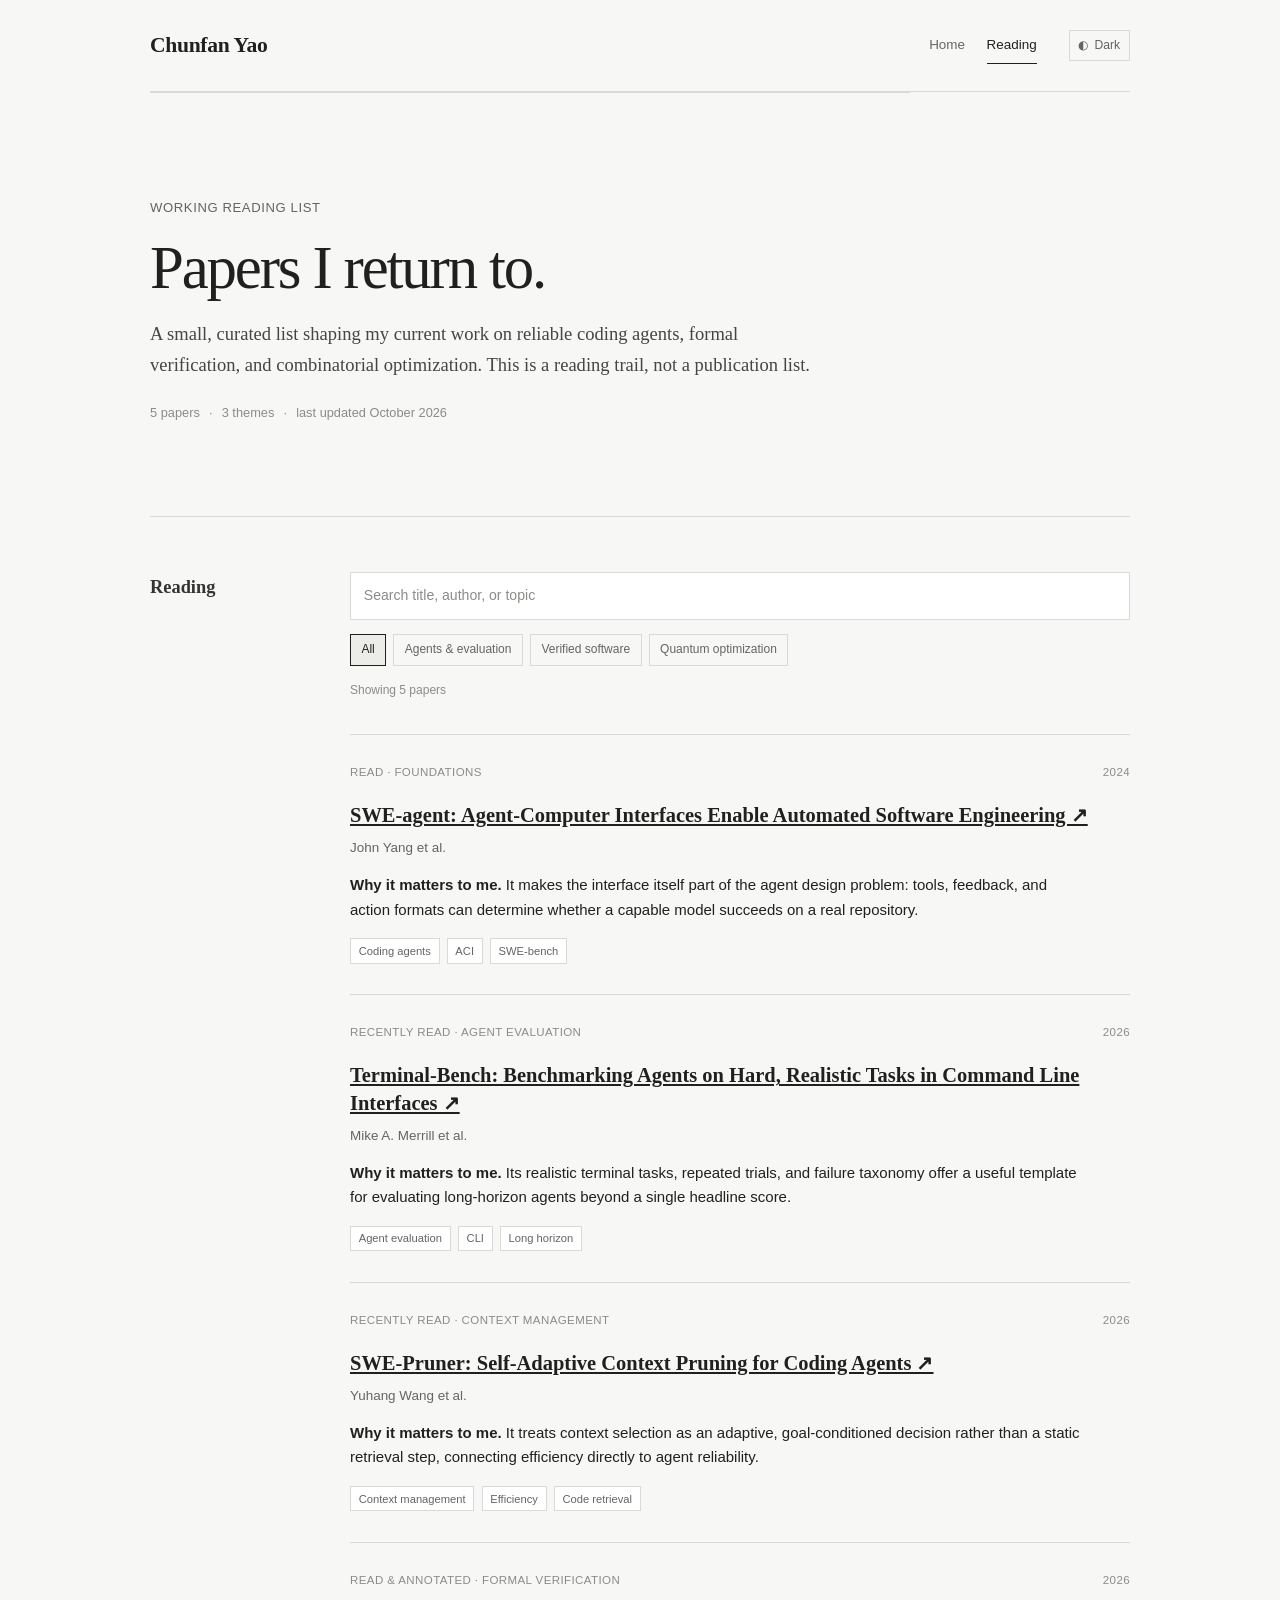
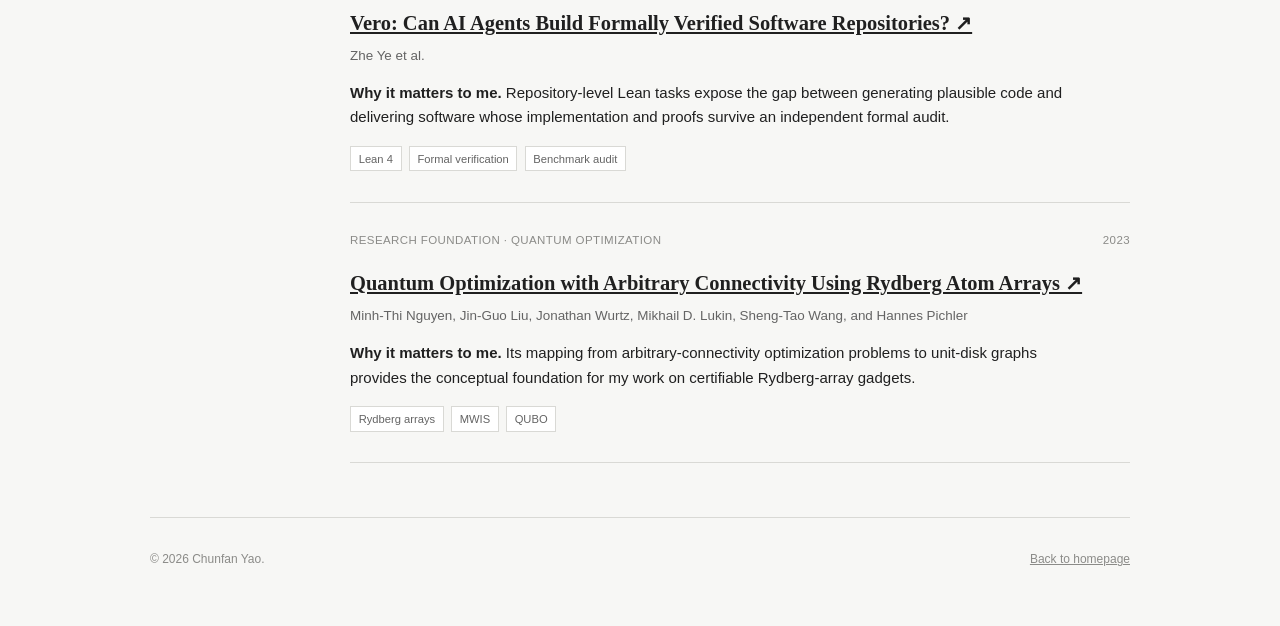
==== reading/index.html @ 58fdb931 "Add curated reading page" ====
<!doctype html>
<html lang="en">
<head>
  <meta charset="utf-8">
  <meta name="viewport" content="width=device-width, initial-scale=1">
  <meta name="description" content="A curated reading list on coding agents, formal verification, and quantum optimization by Chunfan Yao.">
  <meta name="theme-color" content="#f7f7f5">
  <title>Reading — Chunfan Yao</title>
  <link rel="stylesheet" href="../style.css">
</head>
<body>
  <a class="skip-link" href="#main">Skip to content</a>

  <div class="page reading-page" id="top">
    <header class="masthead">
      <a class="identity" href="../" aria-label="Chunfan Yao, home">
        <span class="name">Chunfan Yao</span>
      </a>

      <nav aria-label="Reading navigation">
        <a href="../">Home</a>
        <a href="#papers" aria-current="page">Reading</a>
      </nav>
      <button class="theme-toggle" type="button" aria-label="Switch to dark theme" aria-pressed="false">
        <span aria-hidden="true">◐</span><span class="theme-label">Dark</span>
      </button>
    </header>

    <main id="main">
      <section class="reading-intro">
        <p class="role">Working reading list</p>
        <h1>Papers I return to.</h1>
        <p class="lede">A small, curated list shaping my current work on reliable coding agents, formal verification, and combinatorial optimization. This is a reading trail, not a publication list.</p>
        <p class="reading-summary">5 papers <span aria-hidden="true">·</span> 3 themes <span aria-hidden="true">·</span> last updated October 2026</p>
      </section>

      <section class="reading-library" id="papers" aria-labelledby="papers-title">
        <div class="section-label"><h2 id="papers-title">Reading</h2></div>
        <div class="section-content">
          <div class="reading-controls">
            <label class="paper-search">
              <span class="sr-only">Search papers</span>
              <input id="paper-search" type="search" placeholder="Search title, author, or topic" autocomplete="off">
            </label>
            <div class="reading-filters" aria-label="Filter papers by topic">
              <button type="button" data-paper-filter="all" aria-pressed="true">All</button>
              <button type="button" data-paper-filter="agents" aria-pressed="false">Agents &amp; evaluation</button>
              <button type="button" data-paper-filter="verification" aria-pressed="false">Verified software</button>
              <button type="button" data-paper-filter="quantum" aria-pressed="false">Quantum optimization</button>
            </div>
            <p class="result-count" id="paper-count" aria-live="polite">Showing 5 papers</p>
          </div>

          <div class="paper-list" id="paper-list">
            <article class="paper-item" data-paper-category="agents">
              <div class="paper-topline">
                <p class="paper-status">Read · Foundations</p>
                <time datetime="2024">2024</time>
              </div>
              <h3><a href="https://arxiv.org/abs/2405.15793" target="_blank" rel="noopener">SWE-agent: Agent-Computer Interfaces Enable Automated Software Engineering ↗</a></h3>
              <p class="paper-authors">John Yang et al.</p>
              <p class="paper-note"><strong>Why it matters to me.</strong> It makes the interface itself part of the agent design problem: tools, feedback, and action formats can determine whether a capable model succeeds on a real repository.</p>
              <ul class="tags" aria-label="Topics"><li>Coding agents</li><li>ACI</li><li>SWE-bench</li></ul>
            </article>

            <article class="paper-item" data-paper-category="agents">
              <div class="paper-topline">
                <p class="paper-status">Recently read · Agent evaluation</p>
                <time datetime="2026">2026</time>
              </div>
              <h3><a href="https://arxiv.org/abs/2601.11868" target="_blank" rel="noopener">Terminal-Bench: Benchmarking Agents on Hard, Realistic Tasks in Command Line Interfaces ↗</a></h3>
              <p class="paper-authors">Mike A. Merrill et al.</p>
              <p class="paper-note"><strong>Why it matters to me.</strong> Its realistic terminal tasks, repeated trials, and failure taxonomy offer a useful template for evaluating long-horizon agents beyond a single headline score.</p>
              <ul class="tags" aria-label="Topics"><li>Agent evaluation</li><li>CLI</li><li>Long horizon</li></ul>
            </article>

            <article class="paper-item" data-paper-category="agents">
              <div class="paper-topline">
                <p class="paper-status">Recently read · Context management</p>
                <time datetime="2026">2026</time>
              </div>
              <h3><a href="https://arxiv.org/abs/2601.16746" target="_blank" rel="noopener">SWE-Pruner: Self-Adaptive Context Pruning for Coding Agents ↗</a></h3>
              <p class="paper-authors">Yuhang Wang et al.</p>
              <p class="paper-note"><strong>Why it matters to me.</strong> It treats context selection as an adaptive, goal-conditioned decision rather than a static retrieval step, connecting efficiency directly to agent reliability.</p>
              <ul class="tags" aria-label="Topics"><li>Context management</li><li>Efficiency</li><li>Code retrieval</li></ul>
            </article>

            <article class="paper-item" data-paper-category="verification">
              <div class="paper-topline">
                <p class="paper-status">Read &amp; annotated · Formal verification</p>
                <time datetime="2026">2026</time>
              </div>
              <h3><a href="https://arxiv.org/abs/2608.13522" target="_blank" rel="noopener">Vero: Can AI Agents Build Formally Verified Software Repositories? ↗</a></h3>
              <p class="paper-authors">Zhe Ye et al.</p>
              <p class="paper-note"><strong>Why it matters to me.</strong> Repository-level Lean tasks expose the gap between generating plausible code and delivering software whose implementation and proofs survive an independent formal audit.</p>
              <ul class="tags" aria-label="Topics"><li>Lean 4</li><li>Formal verification</li><li>Benchmark audit</li></ul>
            </article>

            <article class="paper-item" data-paper-category="quantum">
              <div class="paper-topline">
                <p class="paper-status">Research foundation · Quantum optimization</p>
                <time datetime="2023">2023</time>
              </div>
              <h3><a href="https://doi.org/10.1103/PRXQuantum.4.010316" target="_blank" rel="noopener">Quantum Optimization with Arbitrary Connectivity Using Rydberg Atom Arrays ↗</a></h3>
              <p class="paper-authors">Minh-Thi Nguyen, Jin-Guo Liu, Jonathan Wurtz, Mikhail D. Lukin, Sheng-Tao Wang, and Hannes Pichler</p>
              <p class="paper-note"><strong>Why it matters to me.</strong> Its mapping from arbitrary-connectivity optimization problems to unit-disk graphs provides the conceptual foundation for my work on certifiable Rydberg-array gadgets.</p>
              <ul class="tags" aria-label="Topics"><li>Rydberg arrays</li><li>MWIS</li><li>QUBO</li></ul>
            </article>
          </div>

          <p class="paper-empty" id="paper-empty" hidden>No papers match this search.</p>
        </div>
      </section>
    </main>

    <footer>
      <p>© 2026 Chunfan Yao.</p>
      <p><a href="../">Back to homepage</a></p>
    </footer>
  </div>
  <button class="back-to-top" type="button" aria-label="Back to top">↑</button>
  <script src="../script.js"></script>
  <script src="reading.js"></script>
</body>
</html>
---- style.css ----
:root {
  --paper: #f7f7f5;
  --surface: #ffffff;
  --ink: #202020;
  --muted: #646464;
  --faint: #8b8b88;
  --line: #d9d9d5;
  --link: #315e87;
  --accent: #ecece8;
  --width: 980px;
  --serif: Georgia, "Times New Roman", serif;
  --sans: Arial, "Helvetica Neue", Helvetica, sans-serif;
  color-scheme: light;
}

html[data-theme="dark"] {
  --paper: #181817;
  --surface: #222220;
  --ink: #eeeeea;
  --muted: #b4b4ae;
  --faint: #8f8f89;
  --line: #3b3b38;
  --link: #8db8dc;
  --accent: #272725;
  color-scheme: dark;
}

* { box-sizing: border-box; }

html {
  scroll-behavior: smooth;
  scroll-padding-top: 2rem;
}

body {
  margin: 0;
  color: var(--ink);
  background: var(--paper);
  font-family: var(--sans);
  font-size: 15px;
  line-height: 1.65;
  text-rendering: optimizeLegibility;
  transition: color .2s ease, background-color .2s ease;
}

a { color: inherit; }

.skip-link {
  position: fixed;
  top: -5rem;
  left: 1rem;
  z-index: 10;
  padding: .55rem .8rem;
  background: var(--ink);
  color: #fff;
}

.skip-link:focus { top: 1rem; }

.page {
  width: min(calc(100% - 3rem), var(--width));
  margin: 0 auto;
}

.masthead {
  display: flex;
  min-height: 92px;
  align-items: center;
  gap: 2rem;
  border-bottom: 1px solid var(--line);
}

.identity {
  display: inline-flex;
  align-items: baseline;
  gap: .6rem;
  text-decoration: none;
}

.name {
  font-family: var(--serif);
  font-size: 1.35rem;
  font-weight: 700;
  letter-spacing: -.015em;
}

nav {
  display: flex;
  flex-wrap: wrap;
  gap: 1.35rem;
  margin-left: auto;
}

nav a,
.links a,
.inline-link {
  color: var(--link);
  text-decoration: none;
}

nav a {
  position: relative;
  color: var(--muted);
  font-size: .84rem;
}

nav a::after {
  position: absolute;
  right: 0;
  bottom: -.45rem;
  left: 0;
  height: 1px;
  background: currentColor;
  content: "";
  opacity: 0;
  transform: scaleX(.25);
  transition: opacity .18s ease, transform .18s ease;
}

nav a.active {
  color: var(--ink);
}

nav a.active::after {
  opacity: 1;
  transform: scaleX(1);
}

nav a:hover,
.links a:hover,
.inline-link:hover {
  color: var(--ink);
  text-decoration: underline;
  text-underline-offset: .2em;
}

.theme-toggle,
.research-tools button,
.reading-filters button,
.back-to-top {
  border: 1px solid var(--line);
  color: var(--muted);
  background: transparent;
  font: inherit;
  cursor: pointer;
}

.theme-toggle {
  display: inline-flex;
  align-items: center;
  gap: .38rem;
  padding: .3rem .55rem;
  font-size: .76rem;
}

.theme-toggle:hover,
.research-tools button:hover,
.research-tools button[aria-pressed="true"],
.reading-filters button:hover,
.reading-filters button[aria-pressed="true"],
.back-to-top:hover {
  border-color: var(--ink);
  color: var(--ink);
}

.intro {
  display: grid;
  grid-template-columns: minmax(0, 1fr) 235px;
  gap: 4.5rem;
  padding: 5.5rem 0 4.5rem;
}

.intro-copy,
.section-content,
.entry-heading h3 {
  min-width: 0;
}

.role {
  margin: 0 0 1rem;
  color: var(--muted);
  font-size: .82rem;
  letter-spacing: .045em;
  text-transform: uppercase;
}

h1,
h2,
h3,
p { margin-top: 0; }

h1 {
  max-width: 710px;
  margin-bottom: 1.5rem;
  font-family: var(--serif);
  font-size: clamp(2.25rem, 5vw, 3.8rem);
  font-weight: 400;
  letter-spacing: -.035em;
  line-height: 1.1;
}

.lede {
  max-width: 680px;
  color: #454545;
  font-family: var(--serif);
  font-size: 1.16rem;
  line-height: 1.7;
}

html[data-theme="dark"] .lede,
html[data-theme="dark"] .details p,
html[data-theme="dark"] .section-label h2 {
  color: var(--ink);
}

.links {
  display: flex;
  gap: 1.15rem;
  margin-top: 1.8rem;
  font-size: .9rem;
}

.details {
  align-self: start;
  padding: 1.25rem 1.4rem;
  border-top: 3px solid var(--ink);
  background: var(--accent);
}

html[data-theme="dark"] .details div + div {
  border-color: var(--line);
}

.details div + div {
  margin-top: 1.15rem;
  padding-top: 1.15rem;
  border-top: 1px solid #d2d2cd;
}

.details h2 {
  margin-bottom: .25rem;
  font-size: .72rem;
  letter-spacing: .07em;
  text-transform: uppercase;
}

.details p {
  margin-bottom: 0;
  color: #52524f;
  font-size: .82rem;
  line-height: 1.55;
}

main > section:not(.intro) {
  display: grid;
  grid-template-columns: 160px minmax(0, 1fr);
  gap: 2.5rem;
  padding: 3.4rem 0;
  border-top: 1px solid var(--line);
}

.section-label h2 {
  position: sticky;
  top: 1.5rem;
  margin: 0;
  color: #333;
  font-family: var(--serif);
  font-size: 1.15rem;
  font-weight: 700;
}

.prose p {
  max-width: 700px;
  margin-bottom: 1rem;
}

.prose p:last-child { margin-bottom: 0; }

.news-list {
  margin: 0;
  padding: 0;
  list-style: none;
}

.news-list li {
  display: grid;
  grid-template-columns: 90px minmax(0, 1fr);
  gap: 1.25rem;
  padding: .55rem 0;
}

.news-list time {
  color: var(--faint);
  font-size: .8rem;
  font-variant-numeric: tabular-nums;
}

.research-tools {
  display: flex;
  flex-wrap: wrap;
  align-items: center;
  gap: .45rem;
  margin-bottom: 1rem;
}

.research-tools > span {
  margin-right: .2rem;
  color: var(--faint);
  font-size: .75rem;
  text-transform: uppercase;
  letter-spacing: .06em;
}

.research-tools button {
  padding: .28rem .65rem;
  font-size: .75rem;
}

.research-tools button[aria-pressed="true"] {
  background: var(--accent);
}

.entries { border-top: 1px solid var(--line); }

.entry {
  padding: 1.6rem 0 1.8rem;
  border-bottom: 1px solid var(--line);
}

.entry[hidden] { display: none; }

.entry-heading {
  display: flex;
  align-items: baseline;
  justify-content: space-between;
  gap: 1.5rem;
}

.entry h3 {
  margin-bottom: .35rem;
  font-family: var(--serif);
  font-size: 1.22rem;
  line-height: 1.35;
}

.entry-heading > span {
  flex: 0 0 auto;
  color: var(--faint);
  font-size: .78rem;
  font-variant-numeric: tabular-nums;
}

.meta {
  margin-bottom: .75rem;
  color: var(--muted);
  font-size: .84rem;
}

.entry p:not(.meta) {
  max-width: 720px;
  margin-bottom: .7rem;
}

.entry p:last-child { margin-bottom: 0; }

.tags {
  display: flex;
  flex-wrap: wrap;
  gap: .45rem;
  margin: 1rem 0 0;
  padding: 0;
  list-style: none;
}

.tags li {
  padding: .15rem .48rem;
  border: 1px solid var(--line);
  color: var(--muted);
  background: var(--surface);
  font-size: .7rem;
}

code {
  padding: .08rem .25rem;
  background: var(--accent);
  font-size: .88em;
}

footer {
  display: flex;
  justify-content: space-between;
  gap: 1rem;
  padding: 2rem 0 3.5rem;
  border-top: 1px solid var(--line);
  color: var(--faint);
  font-size: .75rem;
}

footer p { margin: 0; }

.back-to-top {
  position: fixed;
  right: 1.3rem;
  bottom: 1.3rem;
  display: grid;
  width: 2.35rem;
  height: 2.35rem;
  place-items: center;
  background: var(--paper);
  opacity: 0;
  pointer-events: none;
  transform: translateY(.5rem);
  transition: opacity .18s ease, transform .18s ease, color .18s ease, border-color .18s ease;
}

.back-to-top.visible {
  opacity: 1;
  pointer-events: auto;
  transform: translateY(0);
}

.sr-only {
  position: absolute;
  width: 1px;
  height: 1px;
  padding: 0;
  margin: -1px;
  overflow: hidden;
  clip: rect(0, 0, 0, 0);
  white-space: nowrap;
  border: 0;
}

main > section.reading-intro {
  display: block;
  max-width: 760px;
  padding: 6.5rem 0 5rem;
}

.reading-intro h1 {
  max-width: 680px;
  margin: .7rem 0 1rem;
}

.reading-intro .lede { max-width: 680px; }

.reading-summary {
  margin-top: 1.35rem;
  color: var(--faint);
  font-size: .8rem;
}

.reading-summary span { padding: 0 .35rem; }

.reading-library { border-top: 1px solid var(--line); }

.reading-controls {
  display: grid;
  gap: .9rem;
  margin-bottom: 1.35rem;
}

.paper-search input {
  width: 100%;
  padding: .72rem .8rem;
  border: 1px solid var(--line);
  border-radius: 0;
  color: var(--ink);
  background: var(--surface);
  font: inherit;
  font-size: .88rem;
}

.paper-search input::placeholder { color: var(--faint); }

.reading-filters {
  display: flex;
  flex-wrap: wrap;
  gap: .45rem;
}

.reading-filters button {
  padding: .32rem .65rem;
  font-size: .75rem;
}

.reading-filters button[aria-pressed="true"] { background: var(--accent); }

.result-count {
  color: var(--faint);
  font-size: .75rem;
}

.paper-list { border-top: 1px solid var(--line); }

.paper-item {
  padding: 1.75rem 0 1.9rem;
  border-bottom: 1px solid var(--line);
}

.paper-item[hidden] { display: none; }

.paper-topline {
  display: flex;
  align-items: baseline;
  justify-content: space-between;
  gap: 1rem;
  margin-bottom: .55rem;
}

.paper-status,
.paper-topline time {
  color: var(--faint);
  font-size: .72rem;
  letter-spacing: .035em;
  text-transform: uppercase;
}

.paper-item h3 {
  max-width: 760px;
  margin: 0 0 .45rem;
  font-family: var(--serif);
  font-size: 1.28rem;
  line-height: 1.35;
}

.paper-item h3 a { color: var(--ink); }
.paper-item h3 a:hover { color: var(--link); }

.paper-authors {
  margin-bottom: .85rem;
  color: var(--muted);
  font-size: .84rem;
}

.paper-note { max-width: 740px; }
.paper-note strong { font-weight: 700; }

.paper-empty {
  padding: 2rem 0;
  color: var(--muted);
}

:focus-visible {
  outline: 2px solid var(--link);
  outline-offset: 3px;
}

@media (max-width: 760px) {
  .page { width: min(calc(100% - 2rem), var(--width)); }

  .masthead {
    display: grid;
    grid-template-columns: 1fr auto;
    padding: 1.2rem 0 1rem;
  }

  nav {
    grid-column: 1 / -1;
    margin-left: 0;
    margin-top: .75rem;
    gap: .65rem 1rem;
  }

  .theme-toggle {
    align-self: center;
  }

  .intro {
    grid-template-columns: 1fr;
    gap: 2.5rem;
    padding: 3.8rem 0 3.4rem;
  }

  main > section.reading-intro { padding: 4rem 0 3.5rem; }

  .details { max-width: 420px; }

  main > section:not(.intro) {
    grid-template-columns: 1fr;
    gap: 1.4rem;
    padding: 2.8rem 0;
  }

  .section-label h2 { position: static; }

  .entry-heading { display: block; }

  .entry-heading > span {
    display: block;
    margin-bottom: .35rem;
  }

  footer { display: block; }
}

@media (prefers-reduced-motion: reduce) {
  html { scroll-behavior: auto; }
  *, *::before, *::after { transition-duration: .01ms !important; }
}
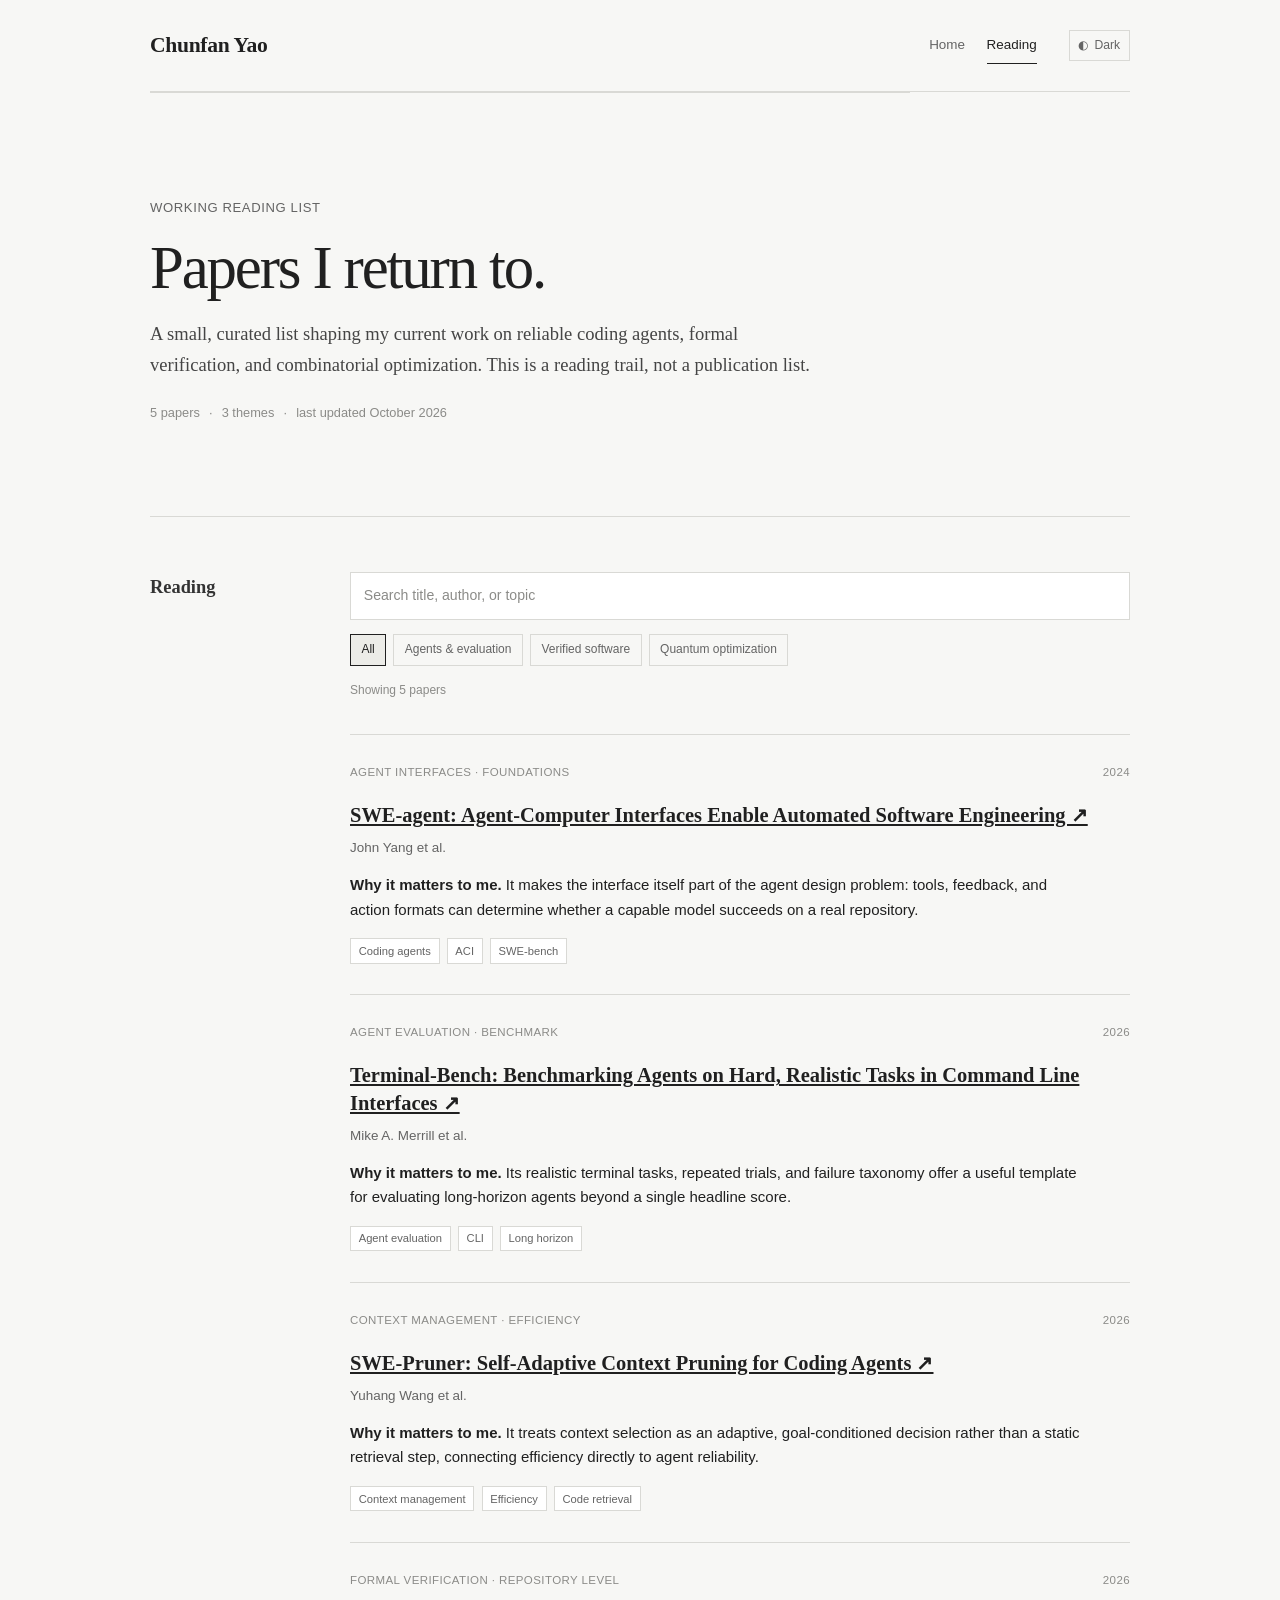
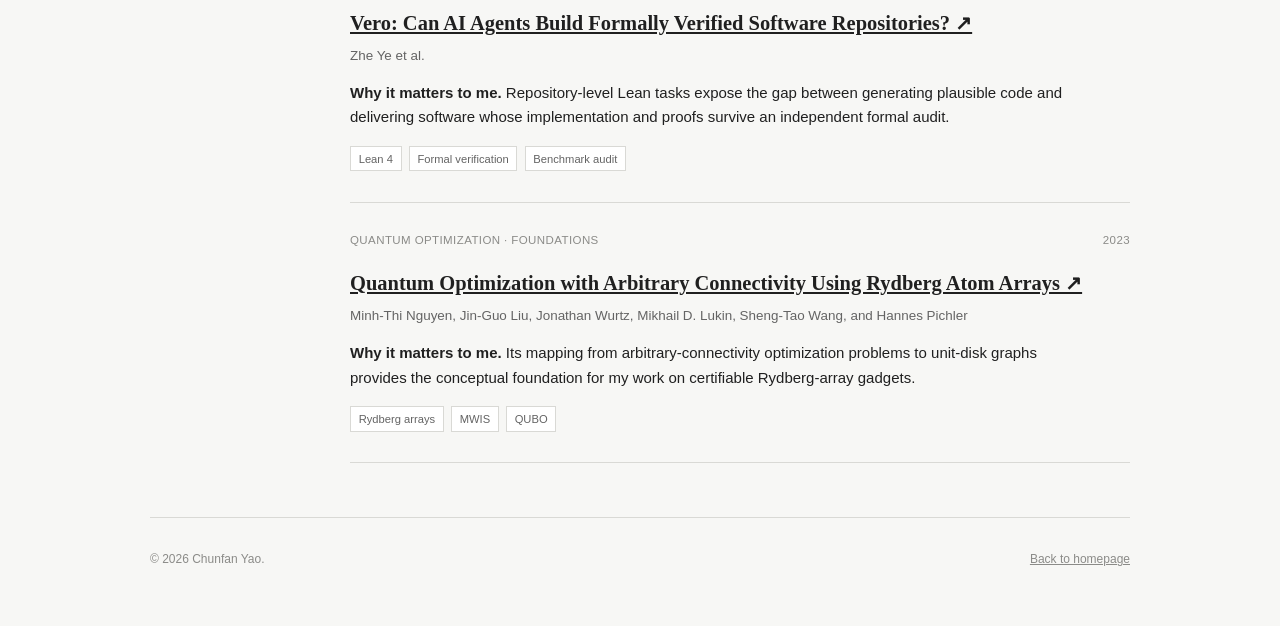
==== commit 32544629: "Use verified labels for reading list" ====
--- a/reading/index.html
+++ b/reading/index.html
@@ -54,7 +54,7 @@
           <div class="paper-list" id="paper-list">
             <article class="paper-item" data-paper-category="agents">
               <div class="paper-topline">
-                <p class="paper-status">Read · Foundations</p>
+                <p class="paper-status">Agent interfaces · Foundations</p>
                 <time datetime="2024">2024</time>
               </div>
               <h3><a href="https://arxiv.org/abs/2405.15793" target="_blank" rel="noopener">SWE-agent: Agent-Computer Interfaces Enable Automated Software Engineering ↗</a></h3>
@@ -65,7 +65,7 @@
 
             <article class="paper-item" data-paper-category="agents">
               <div class="paper-topline">
-                <p class="paper-status">Recently read · Agent evaluation</p>
+                <p class="paper-status">Agent evaluation · Benchmark</p>
                 <time datetime="2026">2026</time>
               </div>
               <h3><a href="https://arxiv.org/abs/2601.11868" target="_blank" rel="noopener">Terminal-Bench: Benchmarking Agents on Hard, Realistic Tasks in Command Line Interfaces ↗</a></h3>
@@ -76,7 +76,7 @@
 
             <article class="paper-item" data-paper-category="agents">
               <div class="paper-topline">
-                <p class="paper-status">Recently read · Context management</p>
+                <p class="paper-status">Context management · Efficiency</p>
                 <time datetime="2026">2026</time>
               </div>
               <h3><a href="https://arxiv.org/abs/2601.16746" target="_blank" rel="noopener">SWE-Pruner: Self-Adaptive Context Pruning for Coding Agents ↗</a></h3>
@@ -87,7 +87,7 @@
 
             <article class="paper-item" data-paper-category="verification">
               <div class="paper-topline">
-                <p class="paper-status">Read &amp; annotated · Formal verification</p>
+                <p class="paper-status">Formal verification · Repository level</p>
                 <time datetime="2026">2026</time>
               </div>
               <h3><a href="https://arxiv.org/abs/2608.13522" target="_blank" rel="noopener">Vero: Can AI Agents Build Formally Verified Software Repositories? ↗</a></h3>
@@ -98,7 +98,7 @@
 
             <article class="paper-item" data-paper-category="quantum">
               <div class="paper-topline">
-                <p class="paper-status">Research foundation · Quantum optimization</p>
+                <p class="paper-status">Quantum optimization · Foundations</p>
                 <time datetime="2023">2023</time>
               </div>
               <h3><a href="https://doi.org/10.1103/PRXQuantum.4.010316" target="_blank" rel="noopener">Quantum Optimization with Arbitrary Connectivity Using Rydberg Atom Arrays ↗</a></h3>
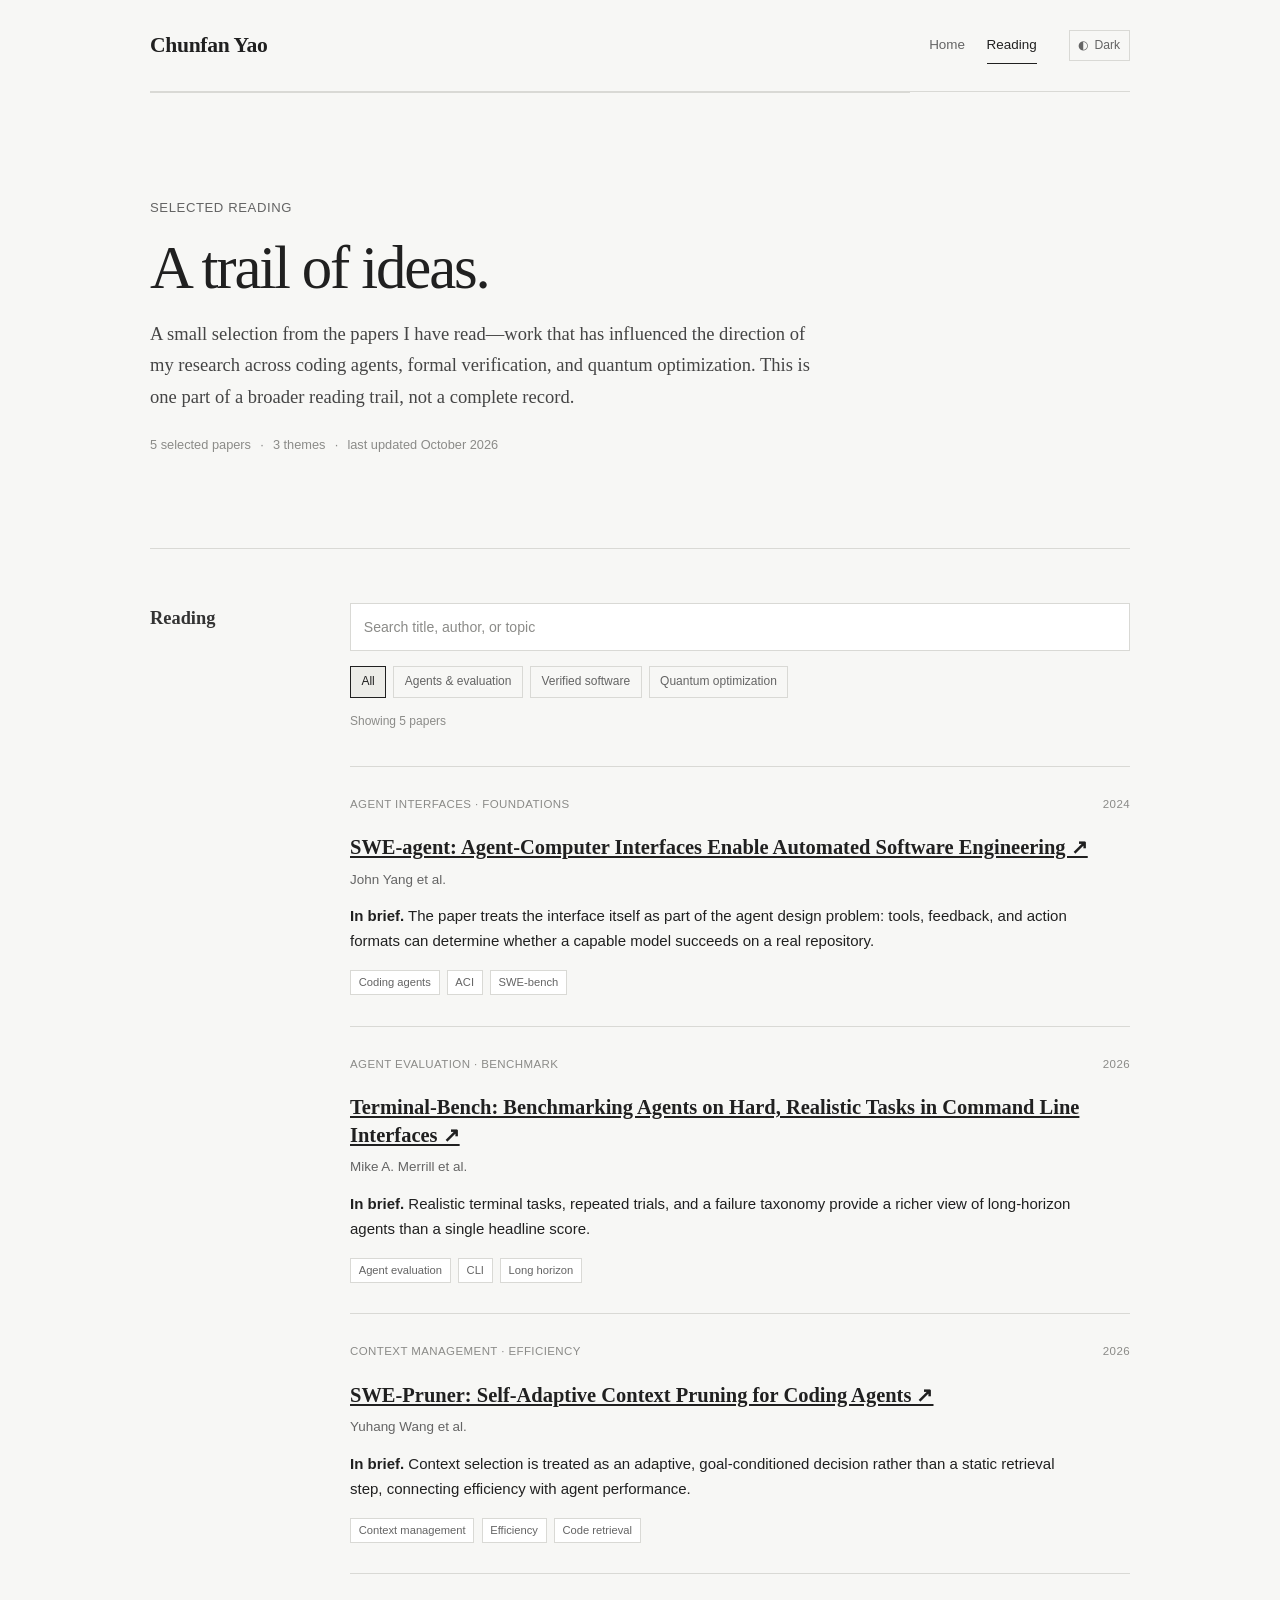
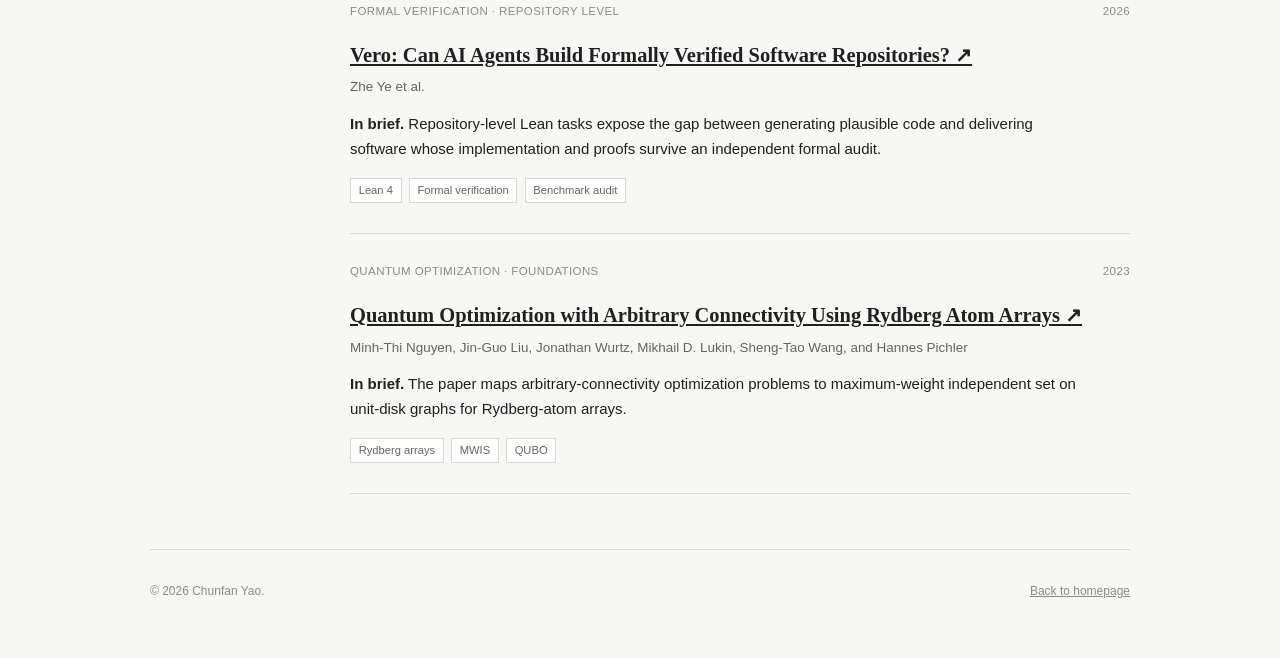
==== commit 3bb7d912: "Clarify the reading trail" ====
--- a/reading/index.html
+++ b/reading/index.html
@@ -3,7 +3,7 @@
 <head>
   <meta charset="utf-8">
   <meta name="viewport" content="width=device-width, initial-scale=1">
-  <meta name="description" content="A curated reading list on coding agents, formal verification, and quantum optimization by Chunfan Yao.">
+  <meta name="description" content="A selected part of Chunfan Yao's reading trail across coding agents, formal verification, and quantum optimization.">
   <meta name="theme-color" content="#f7f7f5">
   <title>Reading — Chunfan Yao</title>
   <link rel="stylesheet" href="../style.css">
@@ -28,10 +28,10 @@
 
     <main id="main">
       <section class="reading-intro">
-        <p class="role">Working reading list</p>
-        <h1>Papers I return to.</h1>
-        <p class="lede">A small, curated list shaping my current work on reliable coding agents, formal verification, and combinatorial optimization. This is a reading trail, not a publication list.</p>
-        <p class="reading-summary">5 papers <span aria-hidden="true">·</span> 3 themes <span aria-hidden="true">·</span> last updated October 2026</p>
+        <p class="role">Selected reading</p>
+        <h1>A trail of ideas.</h1>
+        <p class="lede">A small selection from the papers I have read—work that has influenced the direction of my research across coding agents, formal verification, and quantum optimization. This is one part of a broader reading trail, not a complete record.</p>
+        <p class="reading-summary">5 selected papers <span aria-hidden="true">·</span> 3 themes <span aria-hidden="true">·</span> last updated October 2026</p>
       </section>
 
       <section class="reading-library" id="papers" aria-labelledby="papers-title">
@@ -59,7 +59,7 @@
               </div>
               <h3><a href="https://arxiv.org/abs/2405.15793" target="_blank" rel="noopener">SWE-agent: Agent-Computer Interfaces Enable Automated Software Engineering ↗</a></h3>
               <p class="paper-authors">John Yang et al.</p>
-              <p class="paper-note"><strong>Why it matters to me.</strong> It makes the interface itself part of the agent design problem: tools, feedback, and action formats can determine whether a capable model succeeds on a real repository.</p>
+              <p class="paper-note"><strong>In brief.</strong> The paper treats the interface itself as part of the agent design problem: tools, feedback, and action formats can determine whether a capable model succeeds on a real repository.</p>
               <ul class="tags" aria-label="Topics"><li>Coding agents</li><li>ACI</li><li>SWE-bench</li></ul>
             </article>
 
@@ -70,7 +70,7 @@
               </div>
               <h3><a href="https://arxiv.org/abs/2601.11868" target="_blank" rel="noopener">Terminal-Bench: Benchmarking Agents on Hard, Realistic Tasks in Command Line Interfaces ↗</a></h3>
               <p class="paper-authors">Mike A. Merrill et al.</p>
-              <p class="paper-note"><strong>Why it matters to me.</strong> Its realistic terminal tasks, repeated trials, and failure taxonomy offer a useful template for evaluating long-horizon agents beyond a single headline score.</p>
+              <p class="paper-note"><strong>In brief.</strong> Realistic terminal tasks, repeated trials, and a failure taxonomy provide a richer view of long-horizon agents than a single headline score.</p>
               <ul class="tags" aria-label="Topics"><li>Agent evaluation</li><li>CLI</li><li>Long horizon</li></ul>
             </article>
 
@@ -81,7 +81,7 @@
               </div>
               <h3><a href="https://arxiv.org/abs/2601.16746" target="_blank" rel="noopener">SWE-Pruner: Self-Adaptive Context Pruning for Coding Agents ↗</a></h3>
               <p class="paper-authors">Yuhang Wang et al.</p>
-              <p class="paper-note"><strong>Why it matters to me.</strong> It treats context selection as an adaptive, goal-conditioned decision rather than a static retrieval step, connecting efficiency directly to agent reliability.</p>
+              <p class="paper-note"><strong>In brief.</strong> Context selection is treated as an adaptive, goal-conditioned decision rather than a static retrieval step, connecting efficiency with agent performance.</p>
               <ul class="tags" aria-label="Topics"><li>Context management</li><li>Efficiency</li><li>Code retrieval</li></ul>
             </article>
 
@@ -92,7 +92,7 @@
               </div>
               <h3><a href="https://arxiv.org/abs/2608.13522" target="_blank" rel="noopener">Vero: Can AI Agents Build Formally Verified Software Repositories? ↗</a></h3>
               <p class="paper-authors">Zhe Ye et al.</p>
-              <p class="paper-note"><strong>Why it matters to me.</strong> Repository-level Lean tasks expose the gap between generating plausible code and delivering software whose implementation and proofs survive an independent formal audit.</p>
+              <p class="paper-note"><strong>In brief.</strong> Repository-level Lean tasks expose the gap between generating plausible code and delivering software whose implementation and proofs survive an independent formal audit.</p>
               <ul class="tags" aria-label="Topics"><li>Lean 4</li><li>Formal verification</li><li>Benchmark audit</li></ul>
             </article>
 
@@ -103,7 +103,7 @@
               </div>
               <h3><a href="https://doi.org/10.1103/PRXQuantum.4.010316" target="_blank" rel="noopener">Quantum Optimization with Arbitrary Connectivity Using Rydberg Atom Arrays ↗</a></h3>
               <p class="paper-authors">Minh-Thi Nguyen, Jin-Guo Liu, Jonathan Wurtz, Mikhail D. Lukin, Sheng-Tao Wang, and Hannes Pichler</p>
-              <p class="paper-note"><strong>Why it matters to me.</strong> Its mapping from arbitrary-connectivity optimization problems to unit-disk graphs provides the conceptual foundation for my work on certifiable Rydberg-array gadgets.</p>
+              <p class="paper-note"><strong>In brief.</strong> The paper maps arbitrary-connectivity optimization problems to maximum-weight independent set on unit-disk graphs for Rydberg-atom arrays.</p>
               <ul class="tags" aria-label="Topics"><li>Rydberg arrays</li><li>MWIS</li><li>QUBO</li></ul>
             </article>
           </div>
